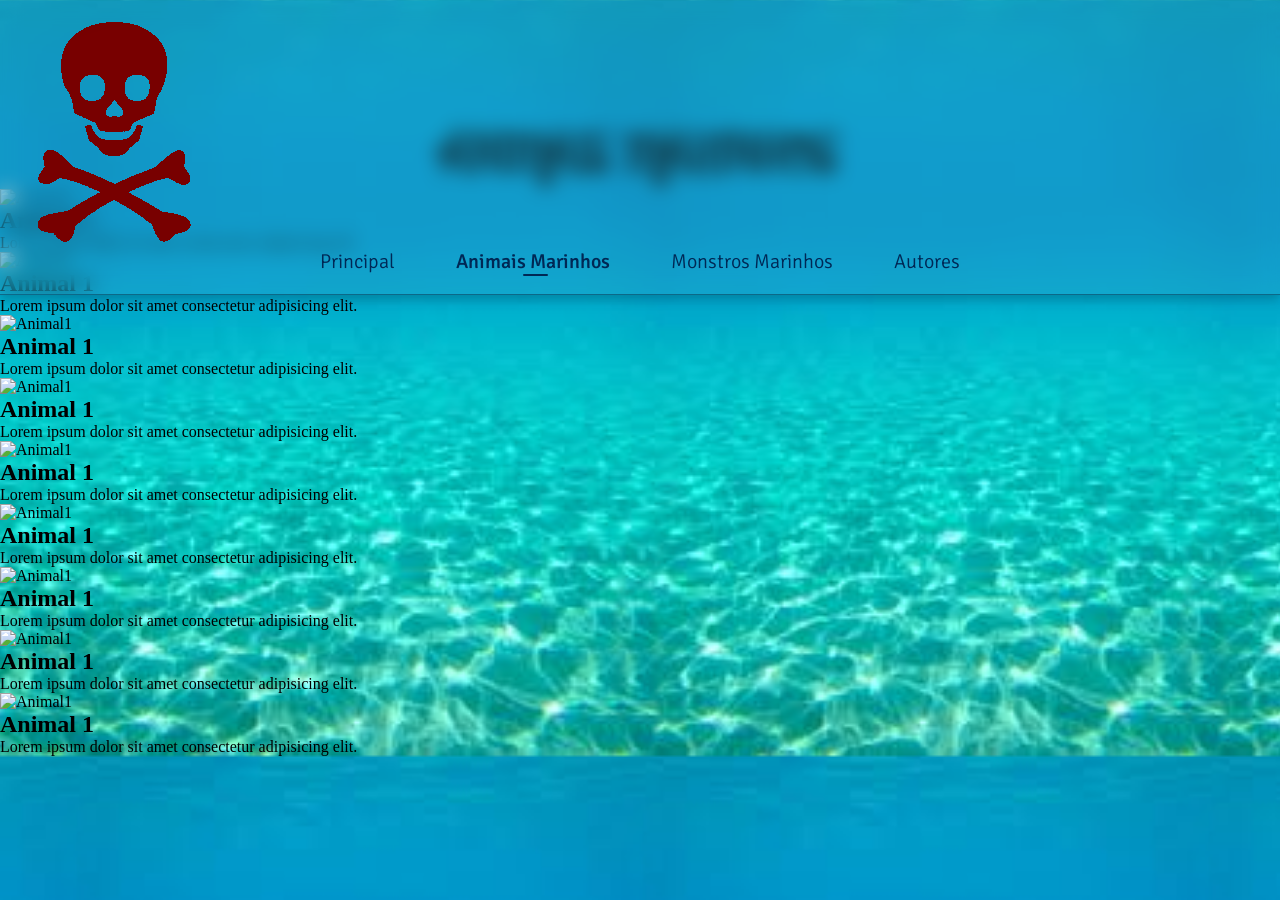
==== páginas/animais.html @ bc806b9c "Fiz as coisas iniciais + barra de navegação" ====
<!DOCTYPE html>
<html lang="pt-br">
<head>
    <meta charset="UTF-8">
    <meta name="viewport" content="width=device-width, initial-scale=1.0">
    <title>LPW</title>
    <link rel="stylesheet" href="../estilos/animais.css">
    <link rel="shortcut icon" href="../imagens/icone.ico" type="image/x-icon">
</head>
<body>
    <header>
        <img src="../imagens/caveira.png" alt="logo de uma caveira">
        <nav>
            <ul>
                <li><a href="./index.html">Principal</a></li>
                <li><a href="./index.html" class="selected">Animais Marinhos</a></li>
                <li><a href="./index.html">Monstros Marinhos</a></li>
                <li><a href="./index.html">Autores</a></li>
            </ul>
        </nav>
    </header>
    <main>
        <h1>ANIMAIS MARINHOS</h1>
        <div>
            <ul>
                <li>
                    <div>
                        <img src="../imagens/animal1.png" alt="Animal1">
                        <h2>Animal 1</h2>
                        <p>Lorem ipsum dolor sit amet consectetur adipisicing elit.</p>
                    </div>
                </li>
                <li>
                    <div>
                        <img src="../imagens/animal1.png" alt="Animal1">
                        <h2>Animal 1</h2>
                        <p>Lorem ipsum dolor sit amet consectetur adipisicing elit.</p>
                    </div>
                </li>
                <li>
                    <div>
                        <img src="../imagens/animal1.png" alt="Animal1">
                        <h2>Animal 1</h2>
                        <p>Lorem ipsum dolor sit amet consectetur adipisicing elit.</p>
                    </div>
                </li>
                <li>
                    <div>
                        <img src="../imagens/animal1.png" alt="Animal1">
                        <h2>Animal 1</h2>
                        <p>Lorem ipsum dolor sit amet consectetur adipisicing elit.</p>
                    </div>
                </li>
                <li>
                    <div>
                        <img src="../imagens/animal1.png" alt="Animal1">
                        <h2>Animal 1</h2>
                        <p>Lorem ipsum dolor sit amet consectetur adipisicing elit.</p>
                    </div>
                </li>
                <li>
                    <div>
                        <img src="../imagens/animal1.png" alt="Animal1">
                        <h2>Animal 1</h2>
                        <p>Lorem ipsum dolor sit amet consectetur adipisicing elit.</p>
                    </div>
                </li>
                <li>
                    <div>
                        <img src="../imagens/animal1.png" alt="Animal1">
                        <h2>Animal 1</h2>
                        <p>Lorem ipsum dolor sit amet consectetur adipisicing elit.</p>
                    </div>
                </li>
                <li>
                    <div>
                        <img src="../imagens/animal1.png" alt="Animal1">
                        <h2>Animal 1</h2>
                        <p>Lorem ipsum dolor sit amet consectetur adipisicing elit.</p>
                    </div>
                </li>
                <li>
                    <div>
                        <img src="../imagens/animal1.png" alt="Animal1">
                        <h2>Animal 1</h2>
                        <p>Lorem ipsum dolor sit amet consectetur adipisicing elit.</p>
                    </div>
                </li>
            </ul>
        </div>
    </main>
    <footer>

    </footer>
</body>
</html>
---- estilos/animais.css ----
@import url('https://fonts.googleapis.com/css2?family=Mystery+Quest&display=swap');
@import url('https://fonts.googleapis.com/css2?family=Signika:wght@300..700&display=swap');

* {
    margin: 0;
    padding: 0;
    box-sizing: border-box;
}

header {
    padding: 1.25rem 0;
    position: fixed;
    width: 100%;
    border: 0;
    border-bottom: 1px;
    border-style: solid;
    border-color: rgb(12, 105, 136);
    backdrop-filter: blur(10px);
    background-color: rgba(59, 169, 206, 0.295);
    box-shadow: 0 5px 10px rgba(2, 41, 54, 0.26);
}

nav ul {
    display: flex;
    justify-content: space-between;
    font-size: 1.25rem;
    list-style-type: none;
    width: 50%;
    margin: auto;
}

nav a {
    text-decoration: none;
    color: #002855;
    font-family: 'Signika';
    transition: opacity 200ms ease-in-out;
    font-weight: 300;
    position: relative;
}

nav a.selected {
    font-weight: 500;
}

nav a::after {
    content: '';
    width: 0;
    height: 2px;
    background-color: #002855;
    display: block;
    position: absolute;
    left: calc(50% - 10px);
    border-radius: 5px;

    transition: all 50ms ease-in-out;
}

nav a.selected::after {
    width: 25px;
}

nav a:hover::after {
    width: 100%;
    left: 0;
}

nav a:active {
    opacity: .6;
}

main {
    padding-top: calc(1.25rem * 3 + 4rem);
}

h1 {
    text-align: center;
    font-size: 3rem;
    font-family: 'Mystery Quest';
}

body {
    background-image: url('../imagens/fundo-do-mar.png');
    background-size: contain;
    background-position: center;
}
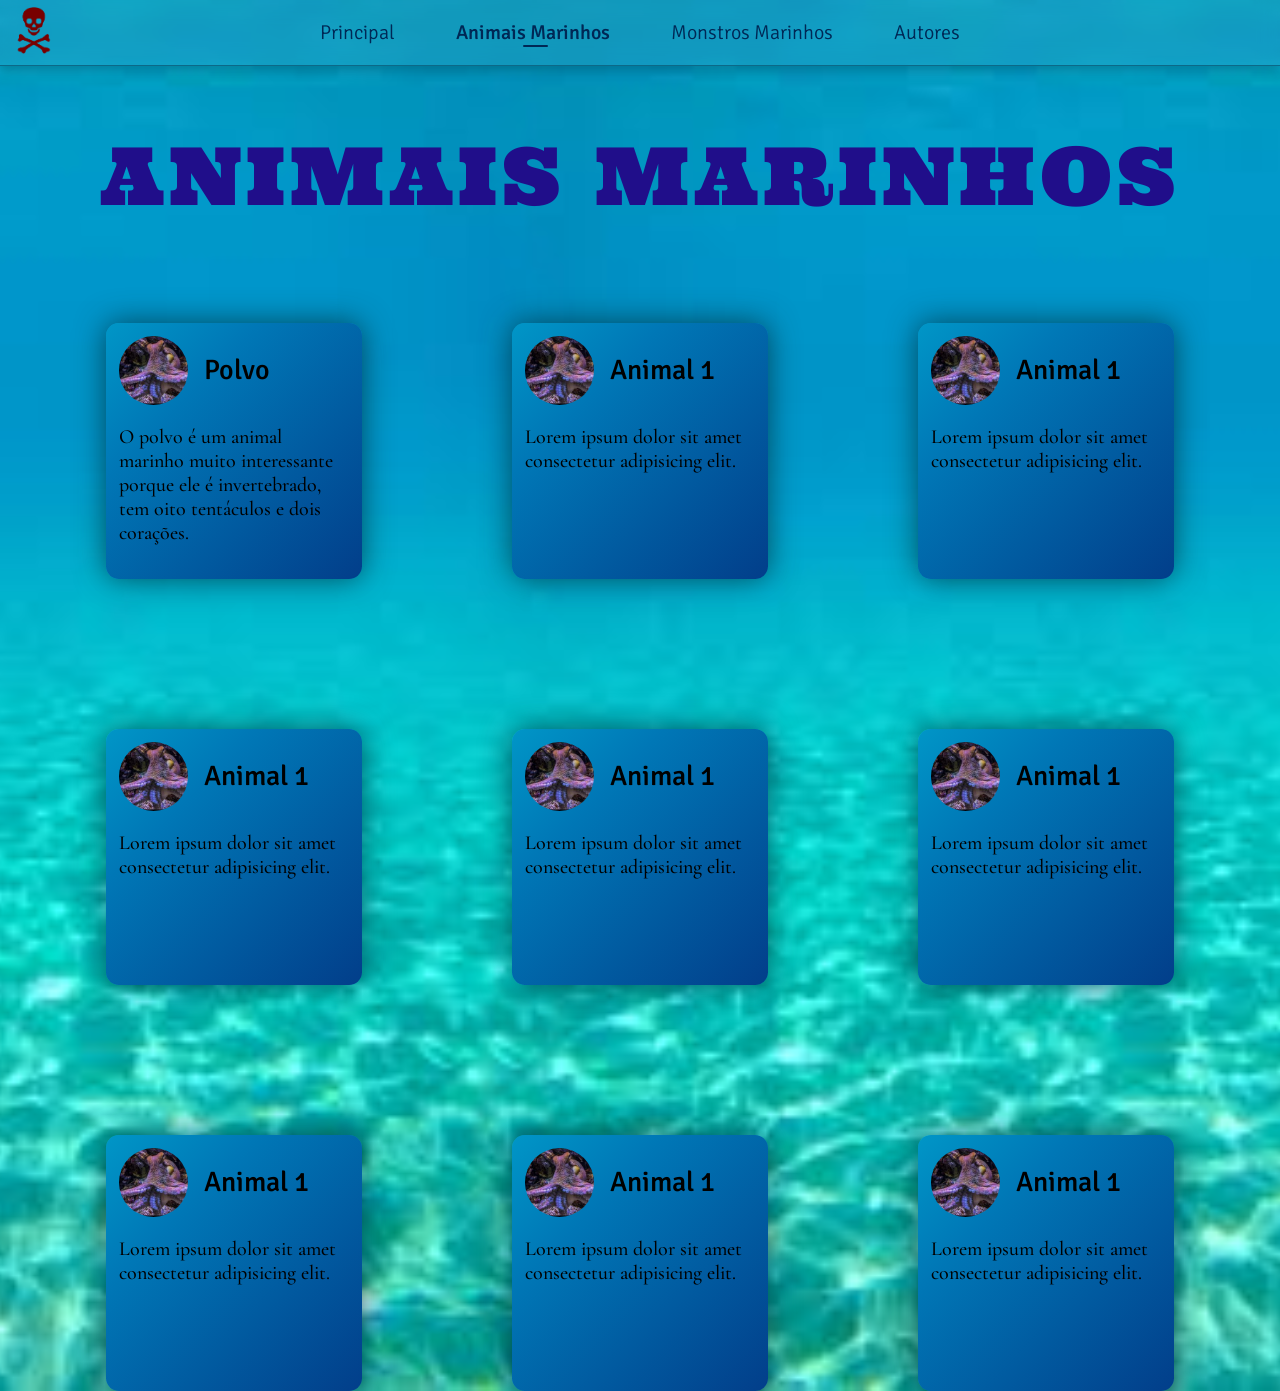
==== commit ad699eea: "Começo dos Cards dos Animais Marinhos" ====
--- a/páginas/animais.html
+++ b/páginas/animais.html
@@ -3,9 +3,10 @@
 <head>
     <meta charset="UTF-8">
     <meta name="viewport" content="width=device-width, initial-scale=1.0">
-    <title>LPW</title>
+    <title>Piratas</title>
+    <link rel="stylesheet" href="../estilos/menu.css">
     <link rel="stylesheet" href="../estilos/animais.css">
-    <link rel="shortcut icon" href="../imagens/icone.ico" type="image/x-icon">
+    <link rel="shortcut icon" href="../imagens/favico.ico" type="image/x-icon">
 </head>
 <body>
     <header>
@@ -24,64 +25,64 @@
         <div>
             <ul>
                 <li>
-                    <div>
-                        <img src="../imagens/animal1.png" alt="Animal1">
+                    <div class="card-animal">
+                        <img src="../imagens/polvo.png" alt="Polvo">
+                        <h2>Polvo</h2>
+                        <p>O polvo é um animal marinho muito interessante porque ele é invertebrado, tem oito tentáculos e dois corações.</p>
+                    </div>
+                </li>
+                <li>
+                    <div class="card-animal">
+                        <img src="../imagens/polvo.png" alt="Animal1">
                         <h2>Animal 1</h2>
                         <p>Lorem ipsum dolor sit amet consectetur adipisicing elit.</p>
                     </div>
                 </li>
                 <li>
-                    <div>
-                        <img src="../imagens/animal1.png" alt="Animal1">
+                    <div class="card-animal">
+                        <img src="../imagens/polvo.png" alt="Animal1">
                         <h2>Animal 1</h2>
                         <p>Lorem ipsum dolor sit amet consectetur adipisicing elit.</p>
                     </div>
                 </li>
                 <li>
-                    <div>
-                        <img src="../imagens/animal1.png" alt="Animal1">
+                    <div class="card-animal">
+                        <img src="../imagens/polvo.png" alt="Animal1">
                         <h2>Animal 1</h2>
                         <p>Lorem ipsum dolor sit amet consectetur adipisicing elit.</p>
                     </div>
                 </li>
                 <li>
-                    <div>
-                        <img src="../imagens/animal1.png" alt="Animal1">
+                    <div class="card-animal">
+                        <img src="../imagens/polvo.png" alt="Animal1">
                         <h2>Animal 1</h2>
                         <p>Lorem ipsum dolor sit amet consectetur adipisicing elit.</p>
                     </div>
                 </li>
                 <li>
-                    <div>
-                        <img src="../imagens/animal1.png" alt="Animal1">
+                    <div class="card-animal">
+                        <img src="../imagens/polvo.png" alt="Animal1">
                         <h2>Animal 1</h2>
                         <p>Lorem ipsum dolor sit amet consectetur adipisicing elit.</p>
                     </div>
                 </li>
                 <li>
-                    <div>
-                        <img src="../imagens/animal1.png" alt="Animal1">
+                    <div class="card-animal">
+                        <img src="../imagens/polvo.png" alt="Animal1">
                         <h2>Animal 1</h2>
                         <p>Lorem ipsum dolor sit amet consectetur adipisicing elit.</p>
                     </div>
                 </li>
                 <li>
-                    <div>
-                        <img src="../imagens/animal1.png" alt="Animal1">
+                    <div class="card-animal">
+                        <img src="../imagens/polvo.png" alt="Animal1">
                         <h2>Animal 1</h2>
                         <p>Lorem ipsum dolor sit amet consectetur adipisicing elit.</p>
                     </div>
                 </li>
                 <li>
-                    <div>
-                        <img src="../imagens/animal1.png" alt="Animal1">
-                        <h2>Animal 1</h2>
-                        <p>Lorem ipsum dolor sit amet consectetur adipisicing elit.</p>
-                    </div>
-                </li>
-                <li>
-                    <div>
-                        <img src="../imagens/animal1.png" alt="Animal1">
+                    <div class="card-animal">
+                        <img src="../imagens/polvo.png" alt="Animal1">
                         <h2>Animal 1</h2>
                         <p>Lorem ipsum dolor sit amet consectetur adipisicing elit.</p>
                     </div>
--- a/estilos/menu.css
+++ b/estilos/menu.css
@@ -0,0 +1,75 @@
+@import url('https://fonts.googleapis.com/css2?family=Signika:wght@300..700&display=swap');
+
+* {
+    margin: 0;
+    padding: 0;
+    box-sizing: border-box;
+}
+
+header {
+    padding: 1.25rem 0;
+    position: fixed;
+    width: 100%;
+    border: 0;
+    border-bottom: 1px;
+    border-style: solid;
+    border-color: rgb(12, 105, 136);
+    backdrop-filter: blur(10px);
+    background-color: rgba(59, 169, 206, 0.295);
+    box-shadow: 0 5px 10px rgba(2, 41, 54, 0.26);
+}
+
+header img {
+    position: absolute;
+    height: calc(3.75rem - 20%);
+    top: 10%;
+    left: 10px;
+}
+
+nav ul {
+    display: flex;
+    justify-content: space-between;
+    font-size: 1.25rem;
+    list-style-type: none;
+    width: 50%;
+    margin: auto;
+}
+
+nav a {
+    text-decoration: none;
+    color: #002855;
+    font-family: 'Signika';
+    transition: opacity 200ms ease-in-out;
+    font-weight: 300;
+    position: relative;
+}
+
+nav a.selected {
+    font-weight: 500;
+}
+
+nav a::after {
+    content: '';
+    width: 0;
+    height: 2px;
+    background-color: #002855;
+    display: block;
+    position: absolute;
+    left: calc(50% - 10px);
+    border-radius: 5px;
+
+    transition: all 50ms ease-in-out;
+}
+
+nav a.selected::after {
+    width: 25px;
+}
+
+nav a:hover::after {
+    width: 100%;
+    left: 0;
+}
+
+nav a:active {
+    opacity: .6;
+}
--- a/estilos/animais.css
+++ b/estilos/animais.css
@@ -1,71 +1,11 @@
-@import url('https://fonts.googleapis.com/css2?family=Mystery+Quest&display=swap');
+@import url('https://fonts.googleapis.com/css2?family=Ultra&display=swap');
 @import url('https://fonts.googleapis.com/css2?family=Signika:wght@300..700&display=swap');
+@import url('https://fonts.googleapis.com/css2?family=Cormorant+Garamond:ital,wght@0,300..700;1,300..700&display=swap');
 
 * {
     margin: 0;
     padding: 0;
     box-sizing: border-box;
-}
-
-header {
-    padding: 1.25rem 0;
-    position: fixed;
-    width: 100%;
-    border: 0;
-    border-bottom: 1px;
-    border-style: solid;
-    border-color: rgb(12, 105, 136);
-    backdrop-filter: blur(10px);
-    background-color: rgba(59, 169, 206, 0.295);
-    box-shadow: 0 5px 10px rgba(2, 41, 54, 0.26);
-}
-
-nav ul {
-    display: flex;
-    justify-content: space-between;
-    font-size: 1.25rem;
-    list-style-type: none;
-    width: 50%;
-    margin: auto;
-}
-
-nav a {
-    text-decoration: none;
-    color: #002855;
-    font-family: 'Signika';
-    transition: opacity 200ms ease-in-out;
-    font-weight: 300;
-    position: relative;
-}
-
-nav a.selected {
-    font-weight: 500;
-}
-
-nav a::after {
-    content: '';
-    width: 0;
-    height: 2px;
-    background-color: #002855;
-    display: block;
-    position: absolute;
-    left: calc(50% - 10px);
-    border-radius: 5px;
-
-    transition: all 50ms ease-in-out;
-}
-
-nav a.selected::after {
-    width: 25px;
-}
-
-nav a:hover::after {
-    width: 100%;
-    left: 0;
-}
-
-nav a:active {
-    opacity: .6;
 }
 
 main {
@@ -74,12 +14,66 @@
 
 h1 {
     text-align: center;
-    font-size: 3rem;
-    font-family: 'Mystery Quest';
+    font-size: 5rem;
+    font-family: 'Ultra';
+    color: #200e8a;
+    letter-spacing: 5px;
+    font-weight: 100;
 }
 
 body {
     background-image: url('../imagens/fundo-do-mar.png');
     background-size: contain;
-    background-position: center;
+}
+
+main > div {
+    width: fit-content;
+    margin: 6rem auto 0;
+}
+
+main ul {
+    list-style-type: none;
+    display: grid;
+    grid-template-columns: 20vw 20vw 20vw;
+    gap: 150px;
+}
+
+li:has(.card-animal) {
+    width: 20vw;
+    height: 20vw;
+    background-image: linear-gradient(135deg, #0096c7, #0077b6 30%, #023e8a);
+    border-radius: 5%;
+    box-shadow: 0 0 30px rgba(2, 41, 54, 0.726);
+}
+
+.card-animal {
+    display: grid;
+    grid-template-columns: 30% 1fr;
+    padding-left: 5%;
+    padding-top: 5%;
+    padding-right: 5%;
+    row-gap: 20px;
+}
+
+.card-animal img {
+    width: 100%;
+    border-radius: 50%;
+    grid-column: 1 / 2;
+}
+
+.card-animal h2 {
+    font-family: 'Signika';
+    font-weight: 500;
+    grid-column: 2 / 3;
+    font-size: 1.75rem;
+    margin-top: auto;
+    margin-bottom: auto;
+    margin-left: 1rem;
+}
+
+.card-animal p {
+    grid-column: 1 / 3;
+    font-size: 1.25rem;
+    font-family: 'Cormorant Garamond';
+    font-weight: 500;
 }
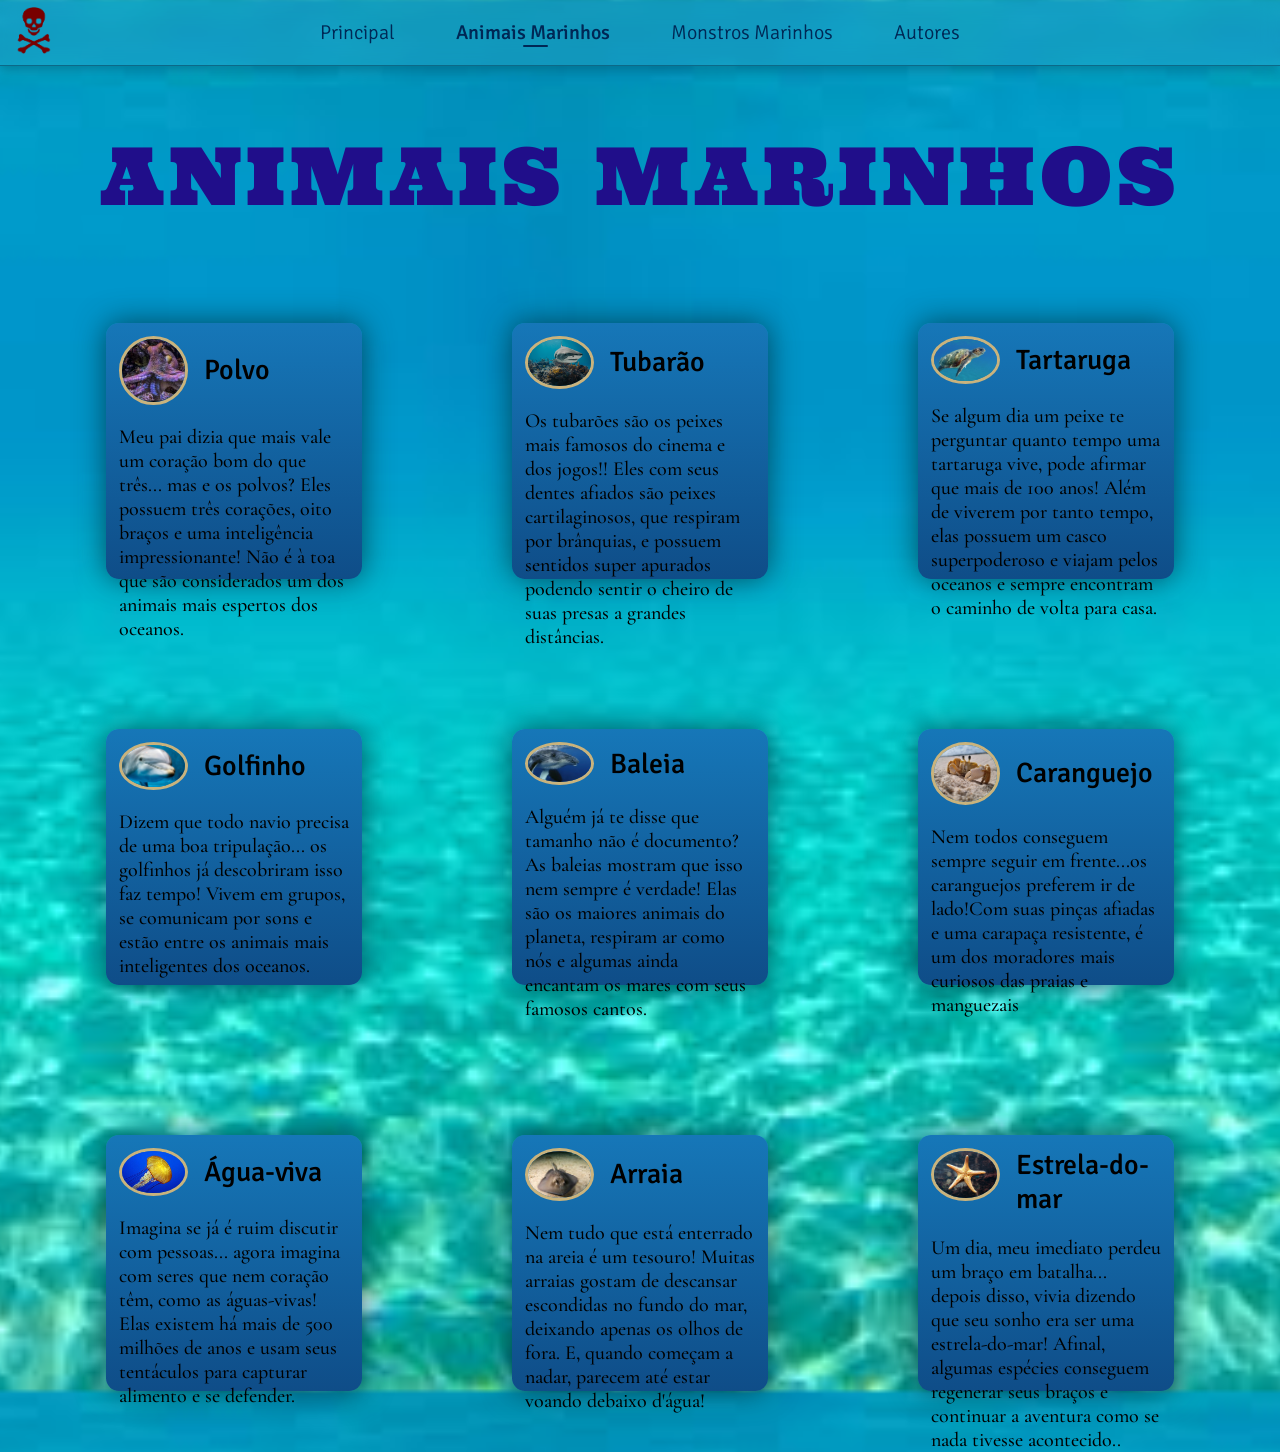
==== commit 05a53dab: "pagina inicial + cards animais personalizados" ====
--- a/páginas/animais.html
+++ b/páginas/animais.html
@@ -1,5 +1,6 @@
 <!DOCTYPE html>
 <html lang="pt-br">
+
 <head>
     <meta charset="UTF-8">
     <meta name="viewport" content="width=device-width, initial-scale=1.0">
@@ -8,6 +9,7 @@
     <link rel="stylesheet" href="../estilos/animais.css">
     <link rel="shortcut icon" href="../imagens/favico.ico" type="image/x-icon">
 </head>
+
 <body>
     <header>
         <img src="../imagens/caveira.png" alt="logo de uma caveira">
@@ -28,63 +30,85 @@
                     <div class="card-animal">
                         <img src="../imagens/polvo.png" alt="Polvo">
                         <h2>Polvo</h2>
-                        <p>O polvo é um animal marinho muito interessante porque ele é invertebrado, tem oito tentáculos e dois corações.</p>
+                        <p>Meu pai dizia que mais vale um coração bom do que três... mas e os polvos? Eles possuem três
+                            corações, oito braços e uma inteligência impressionante! Não é à toa que são considerados
+                            um dos animais mais espertos dos oceanos.</p>
                     </div>
                 </li>
                 <li>
                     <div class="card-animal">
-                        <img src="../imagens/polvo.png" alt="Animal1">
-                        <h2>Animal 1</h2>
-                        <p>Lorem ipsum dolor sit amet consectetur adipisicing elit.</p>
+                        <img src="../imagens/tubarao.png" alt="Tubarão">
+                        <h2>Tubarão</h2>
+                        <p>Os tubarões são os peixes mais famosos do cinema e dos jogos!! Eles com seus dentes afiados
+                            são peixes cartilaginosos, que respiram por brânquias, e possuem sentidos super apurados
+                            podendo sentir o cheiro de suas presas a grandes distâncias.</p>
                     </div>
                 </li>
                 <li>
                     <div class="card-animal">
-                        <img src="../imagens/polvo.png" alt="Animal1">
-                        <h2>Animal 1</h2>
-                        <p>Lorem ipsum dolor sit amet consectetur adipisicing elit.</p>
+                        <img src="../imagens/tartaruga.jpg" alt="Tartaruga">
+                        <h2>Tartaruga</h2>
+                        <p>Se algum dia um peixe te perguntar quanto tempo uma tartaruga vive, pode afirmar que mais de
+                            100 anos! Além de viverem por tanto tempo, elas possuem um casco superpoderoso e viajam
+                            pelos
+                            oceanos e sempre encontram o caminho de volta para casa.</p>
                     </div>
                 </li>
                 <li>
                     <div class="card-animal">
-                        <img src="../imagens/polvo.png" alt="Animal1">
-                        <h2>Animal 1</h2>
-                        <p>Lorem ipsum dolor sit amet consectetur adipisicing elit.</p>
+                        <img src="../imagens/golfinho.jpg" alt="Golfinho">
+                        <h2>Golfinho</h2>
+                        <p>Dizem que todo navio precisa de uma boa tripulação... os golfinhos já descobriram isso
+                            faz tempo! Vivem em grupos, se comunicam por sons e estão entre os animais mais inteligentes
+                            dos oceanos.
+                        </p>
                     </div>
                 </li>
                 <li>
                     <div class="card-animal">
-                        <img src="../imagens/polvo.png" alt="Animal1">
-                        <h2>Animal 1</h2>
-                        <p>Lorem ipsum dolor sit amet consectetur adipisicing elit.</p>
+                        <img src="../imagens/baleia.jpg" alt="Baleia">
+                        <h2>Baleia</h2>
+                        <p>Alguém já te disse que tamanho não é documento? As baleias mostram que isso nem sempre é
+                            verdade! Elas são os maiores animais do planeta, respiram ar como nós e algumas
+                            ainda encantam os mares com seus famosos cantos.</p>
                     </div>
                 </li>
                 <li>
                     <div class="card-animal">
-                        <img src="../imagens/polvo.png" alt="Animal1">
-                        <h2>Animal 1</h2>
-                        <p>Lorem ipsum dolor sit amet consectetur adipisicing elit.</p>
+                        <img src="../imagens/caranguejo.jpeg" alt="Caranguejo">
+                        <h2>Caranguejo</h2>
+                        <p>Nem todos conseguem sempre seguir em frente...os caranguejos preferem ir de lado!Com suas
+                            pinças afiadas e uma carapaça resistente, é um dos moradores mais curiosos das praias e
+                            manguezais</p>
                     </div>
                 </li>
                 <li>
                     <div class="card-animal">
-                        <img src="../imagens/polvo.png" alt="Animal1">
-                        <h2>Animal 1</h2>
-                        <p>Lorem ipsum dolor sit amet consectetur adipisicing elit.</p>
+                        <img src="../imagens/agua-viva.jpg" alt="Água-viva">
+                        <h2>Água-viva</h2>
+                        <p>Imagina se já é ruim discutir com pessoas... agora imagina com seres que nem coração têm,
+                            como as águas-vivas! Elas existem há mais de 500 milhões de anos e usam seus tentáculos para
+                            capturar alimento e se defender.</p>
                     </div>
                 </li>
                 <li>
                     <div class="card-animal">
-                        <img src="../imagens/polvo.png" alt="Animal1">
-                        <h2>Animal 1</h2>
-                        <p>Lorem ipsum dolor sit amet consectetur adipisicing elit.</p>
+                        <img src="../imagens/arraia.jpg" alt="Arraia">
+                        <h2>Arraia</h2>
+                        <p>
+                            Nem tudo que está enterrado na areia é um tesouro! Muitas arraias gostam de descansar
+                            escondidas no fundo do mar, deixando apenas os olhos de fora. E, quando começam a nadar,
+                            parecem até estar voando debaixo d'água!
+                        </p>
                     </div>
                 </li>
                 <li>
                     <div class="card-animal">
-                        <img src="../imagens/polvo.png" alt="Animal1">
-                        <h2>Animal 1</h2>
-                        <p>Lorem ipsum dolor sit amet consectetur adipisicing elit.</p>
+                        <img src="../imagens/estrela-do-mar.jpg" alt="Estrela-do-mar">
+                        <h2>Estrela-do-mar</h2>
+                        <p>Um dia, meu imediato perdeu um braço em batalha... depois disso, vivia dizendo que seu sonho
+                            era ser uma estrela-do-mar! Afinal, algumas espécies conseguem regenerar seus braços e
+                            continuar a aventura como se nada tivesse acontecido..</p>
                     </div>
                 </li>
             </ul>
@@ -94,4 +118,5 @@
 
     </footer>
 </body>
+
 </html>
--- a/estilos/animais.css
+++ b/estilos/animais.css
@@ -26,7 +26,7 @@
     background-size: contain;
 }
 
-main > div {
+main>div {
     width: fit-content;
     margin: 6rem auto 0;
 }
@@ -41,7 +41,7 @@
 li:has(.card-animal) {
     width: 20vw;
     height: 20vw;
-    background-image: linear-gradient(135deg, #0096c7, #0077b6 30%, #023e8a);
+    background: linear-gradient(180deg, #1677b8, #0f4d88);
     border-radius: 5%;
     box-shadow: 0 0 30px rgba(2, 41, 54, 0.726);
 }
@@ -59,6 +59,7 @@
     width: 100%;
     border-radius: 50%;
     grid-column: 1 / 2;
+    border:3px solid #c9b37d;
 }
 
 .card-animal h2 {
